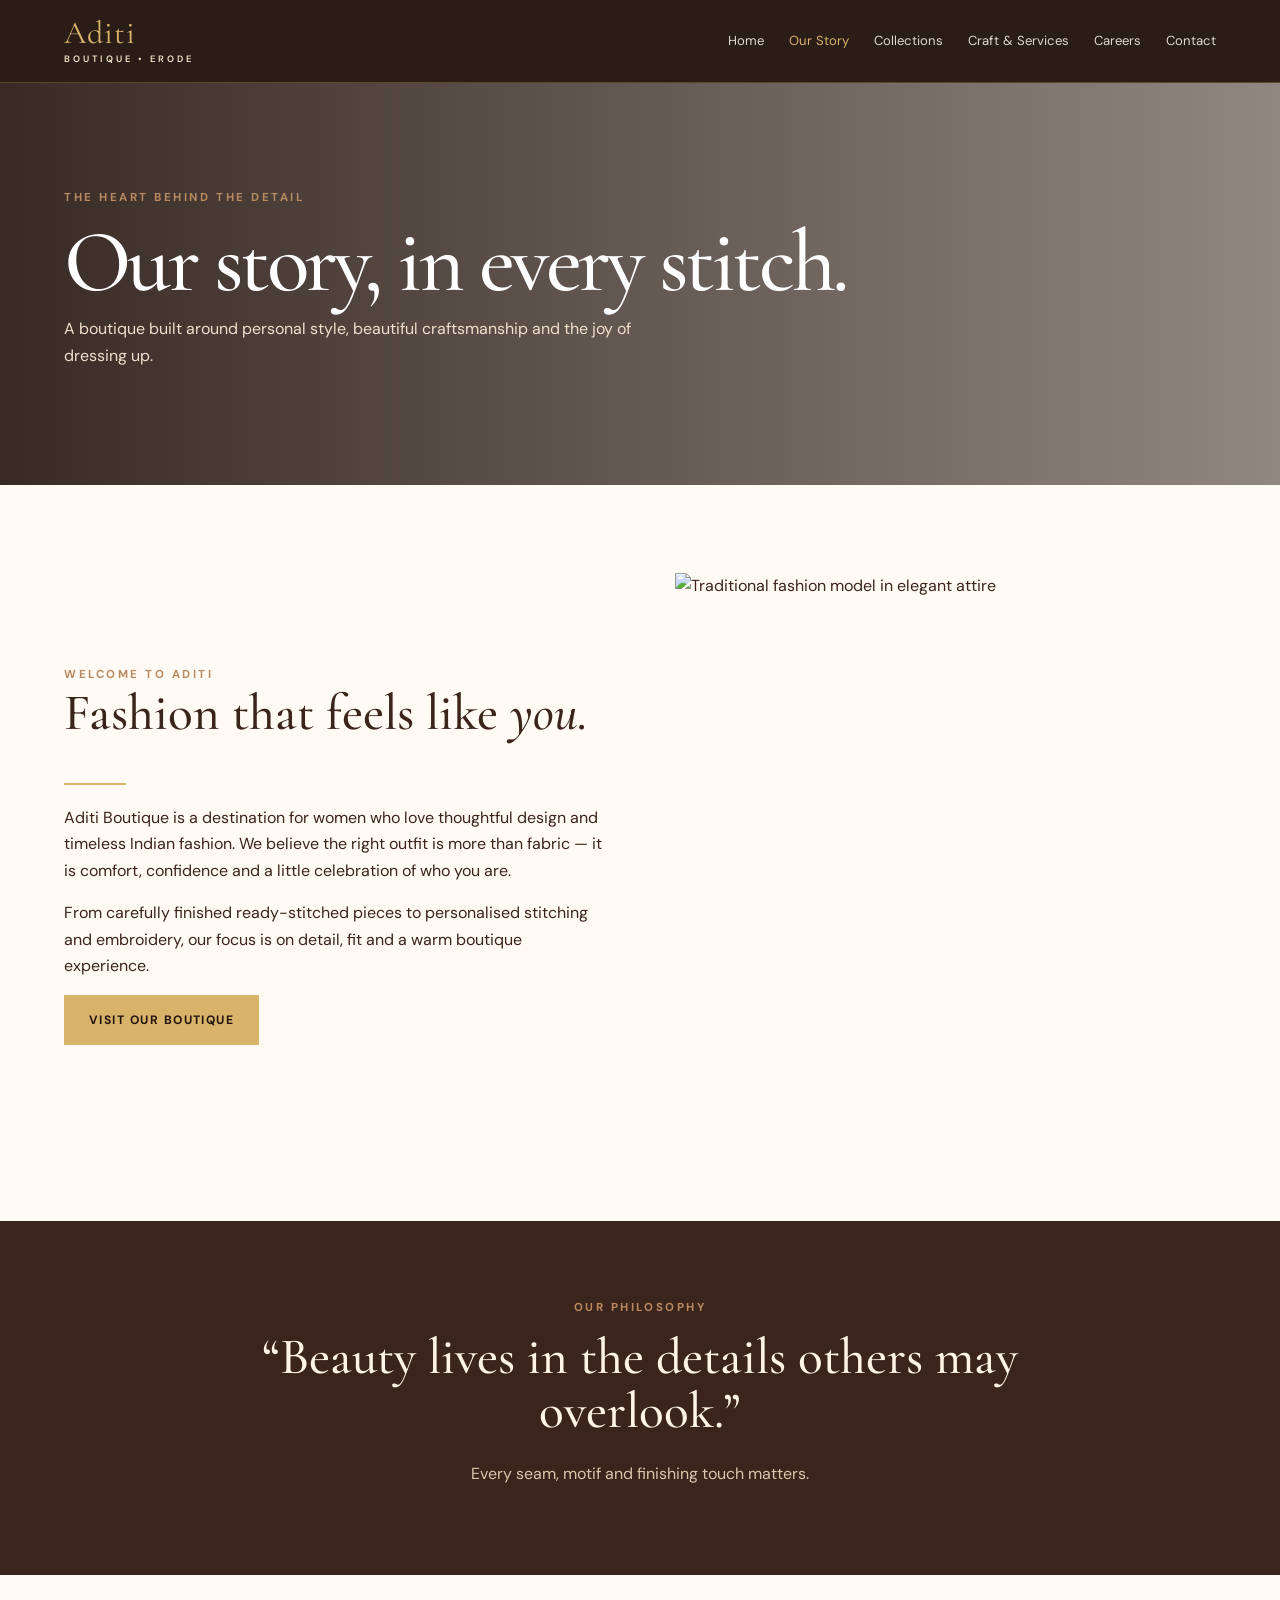
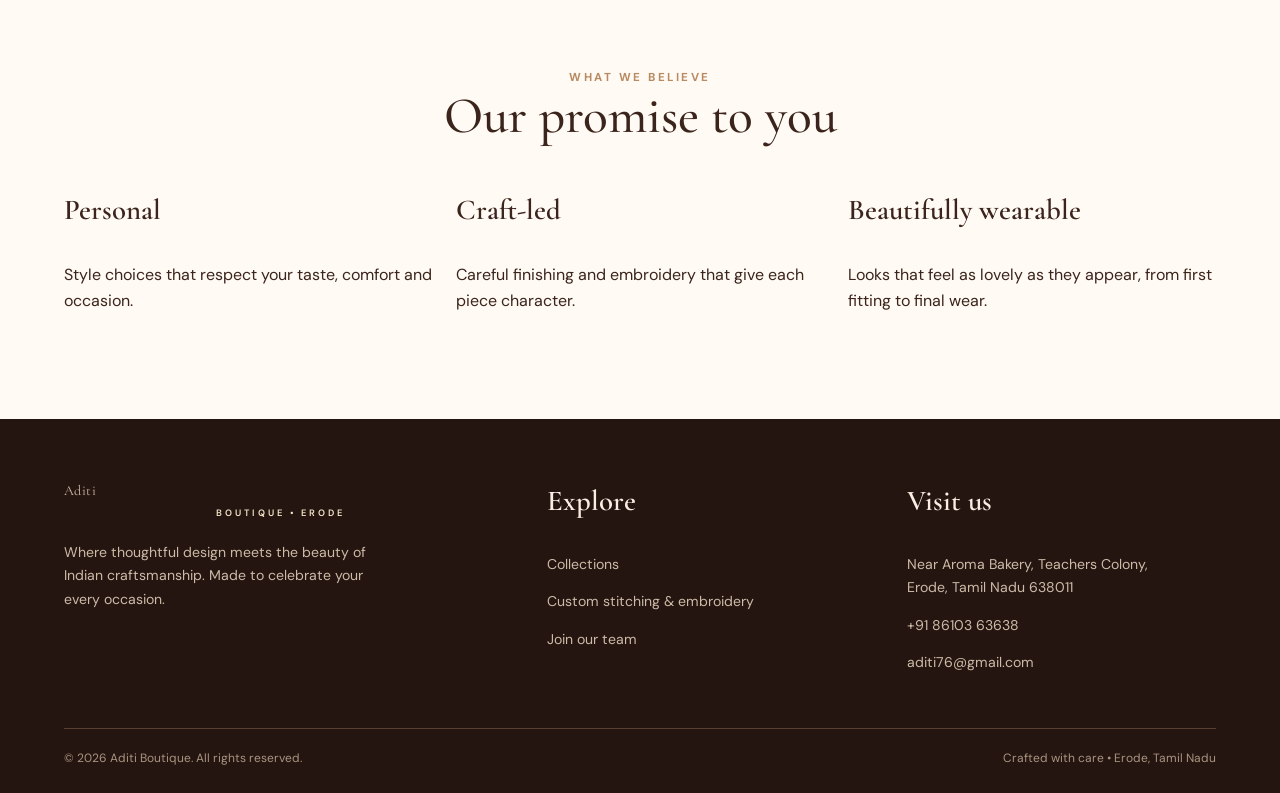
==== about.html @ e2960b77 "Initial commit" ====
<!DOCTYPE html><html lang="en"><head><meta charset="UTF-8"><meta name="viewport" content="width=device-width, initial-scale=1.0"><meta name="description" content="Aditi Boutique, Erode — bespoke stitching, embroidery and ready-to-wear ethnic fashion."><title>Our Story | Aditi Boutique</title><link rel="stylesheet" href="style.css"></head><body><header class="site-header"><div class="container nav"><a class="brand" href="index.html">Aditi<small>BOUTIQUE • ERODE</small></a><button class="menu-btn" aria-expanded="false" aria-label="Open navigation">☰</button><nav class="nav-links"><a class="" href="index.html">Home</a><a class="active" href="about.html">Our Story</a><a class="" href="collections.html">Collections</a><a class="" href="services.html">Craft & Services</a><a class="" href="careers.html">Careers</a><a class="" href="contact.html">Contact</a></nav></div></header>
<main><section class="page-hero"><div class="container"><span class="eyebrow">The heart behind the detail</span><h1>Our story, in every stitch.</h1><p>A boutique built around personal style, beautiful craftsmanship and the joy of dressing up.</p></div></section><section class="section"><div class="container split"><div><span class="eyebrow">Welcome to Aditi</span><h2>Fashion that feels like <em>you.</em></h2><div class="gold-line"></div><p>Aditi Boutique is a destination for women who love thoughtful design and timeless Indian fashion. We believe the right outfit is more than fabric — it is comfort, confidence and a little celebration of who you are.</p><p>From carefully finished ready-stitched pieces to personalised stitching and embroidery, our focus is on detail, fit and a warm boutique experience.</p><a class="btn" href="contact.html">Visit our boutique</a></div><img src="https://images.unsplash.com/photo-1610030469983-98e550d6193c?auto=format&fit=crop&w=1000&q=85" alt="Traditional fashion model in elegant attire"></div></section><section class="quote-band"><span class="eyebrow">Our philosophy</span><h2>“Beauty lives in the details others may overlook.”</h2><p>Every seam, motif and finishing touch matters.</p></section><section class="section"><div class="container"><div class="section-head center"><span class="eyebrow">What we believe</span><h2>Our promise to you</h2></div><div class="grid-3"><div><h3>Personal</h3><p>Style choices that respect your taste, comfort and occasion.</p></div><div><h3>Craft-led</h3><p>Careful finishing and embroidery that give each piece character.</p></div><div><h3>Beautifully wearable</h3><p>Looks that feel as lovely as they appear, from first fitting to final wear.</p></div></div></div></section></main><footer class="site-footer"><div class="container"><div class="footer-grid"><div><a class="brand" href="index.html">Aditi<small>BOUTIQUE • ERODE</small></a><p style="margin-top:22px;max-width:330px">Where thoughtful design meets the beauty of Indian craftsmanship. Made to celebrate your every occasion.</p></div><div><h3>Explore</h3><p><a href="collections.html">Collections</a></p><p><a href="services.html">Custom stitching & embroidery</a></p><p><a href="careers.html">Join our team</a></p></div><div><h3>Visit us</h3><p>Near Aroma Bakery, Teachers Colony,<br>Erode, Tamil Nadu 638011</p><p><a href="tel:+918610363638">+91 86103 63638</a></p><p><a href="mailto:aditi76@gmail.com">aditi76@gmail.com</a></p></div></div><div class="footer-bottom"><span>© <span data-year></span> Aditi Boutique. All rights reserved.</span><span>Crafted with care • Erode, Tamil Nadu</span></div></div></footer><script src="script.js"></script></body></html>
---- style.css ----
@import url('https://fonts.googleapis.com/css2?family=Cormorant+Garamond:wght@400;500;600;700&family=DM+Sans:wght@400;500;600;700&display=swap');
:root{--coffee:#3b241c;--deep:#241510;--brown:#6a4433;--tan:#b88a62;--gold:#d8b36a;--cream:#f8f0e5;--ivory:#fffaf3;--muted:#806b5c}
*{box-sizing:border-box}html{scroll-behavior:smooth}body{margin:0;background:var(--ivory);color:var(--coffee);font-family:'DM Sans',sans-serif;line-height:1.65}a{color:inherit;text-decoration:none}img{width:100%;display:block;object-fit:cover}.serif,h1,h2,h3,.brand{font-family:'Cormorant Garamond',serif}h1,h2,h3,p{margin-top:0}h1{font-size:clamp(3rem,7vw,6.4rem);line-height:.94;font-weight:500;letter-spacing:-.04em}h2{font-size:clamp(2.2rem,4vw,3.6rem);line-height:1.05;font-weight:500}h3{font-size:1.8rem;font-weight:600}.eyebrow{text-transform:uppercase;letter-spacing:.22em;font-size:.72rem;color:var(--tan);font-weight:700}.container{width:min(1160px,90%);margin:auto}.site-header{position:sticky;top:0;z-index:20;background:rgba(36,21,16,.97);color:#fff8ee;border-bottom:1px solid rgba(216,179,106,.28)}.nav{min-height:82px;display:flex;align-items:center;justify-content:space-between;gap:24px}.brand{font-size:2rem;letter-spacing:.03em;color:var(--gold);line-height:1}.brand small{display:block;font:600 .58rem 'DM Sans';letter-spacing:.32em;text-transform:uppercase;color:#f4e4c8;text-align:center;margin-top:4px}.nav-links{display:flex;gap:25px;align-items:center;font-size:.82rem}.nav-links a{opacity:.85;transition:.2s}.nav-links a:hover,.nav-links a.active{color:var(--gold);opacity:1}.menu-btn{display:none;background:none;border:1px solid #9d7950;color:white;padding:8px 12px}.btn{display:inline-block;padding:14px 24px;background:var(--gold);color:var(--deep);font-size:.76rem;font-weight:700;letter-spacing:.12em;text-transform:uppercase;border:1px solid var(--gold);transition:.25s}.btn:hover{background:transparent;color:var(--gold)}.btn-outline{background:transparent;color:var(--gold)}.hero{min-height:680px;display:grid;grid-template-columns:1fr 1fr;background:var(--deep);color:#fff8ee}.hero-copy{padding:90px max(5vw,calc((100vw - 1160px)/2));display:flex;flex-direction:column;justify-content:center;align-items:flex-start}.hero-copy h1{max-width:650px;margin:20px 0}.hero-copy p{max-width:480px;color:#e4d4c3}.hero-image{min-height:600px;background:linear-gradient(0deg,rgba(36,21,16,.12),rgba(36,21,16,.12)),url('https://images.unsplash.com/photo-1595777457583-95e059d581b8?auto=format&fit=crop&w=1200&q=85') center/cover}.hero-image.alt{background-image:url('https://images.unsplash.com/photo-1610030469983-98e550d6193c?auto=format&fit=crop&w=1200&q=85')}.hero-image.embroidery{background-image:url('https://images.unsplash.com/photo-1604881988758-f76ad2f7aac1?auto=format&fit=crop&w=1200&q=85')}.section{padding:88px 0}.section-head{max-width:650px;margin-bottom:42px}.section-head.center{text-align:center;margin-left:auto;margin-right:auto}.gold-line{width:62px;height:2px;background:var(--gold);margin:20px 0}.center .gold-line{margin:20px auto}.grid-3{display:grid;grid-template-columns:repeat(3,1fr);gap:24px}.grid-2{display:grid;grid-template-columns:repeat(2,1fr);gap:32px}.card{background:#fff;border:1px solid #eadbc8;overflow:hidden}.card img{height:330px;transition:transform .6s}.card:hover img{transform:scale(1.04)}.card-body{padding:24px}.card-body p{color:var(--muted);font-size:.92rem}.card-link{color:#8b603a;font-size:.75rem;letter-spacing:.13em;text-transform:uppercase;font-weight:700}.split{display:grid;grid-template-columns:1fr 1fr;gap:70px;align-items:center}.split img{height:560px}.quote-band{background:var(--coffee);color:#fff4e6;text-align:center;padding:72px 20px}.quote-band h2{max-width:850px;margin:12px auto 22px}.quote-band p{color:#d9c5ad}.page-hero{padding:100px 0;background:linear-gradient(90deg,rgba(36,21,16,.91),rgba(36,21,16,.5)),url('https://images.unsplash.com/photo-1610030469983-98e550d6193c?auto=format&fit=crop&w=1800&q=85') center/cover;color:white}.page-hero h1{font-size:clamp(3.2rem,7vw,5.5rem);margin:12px 0}.page-hero p{max-width:620px;color:#f0dfcd}.tag{display:inline-block;border:1px solid #d7bd91;color:#9a7048;padding:6px 12px;font-size:.68rem;text-transform:uppercase;letter-spacing:.12em;margin:4px}.feature-list{list-style:none;padding:0}.feature-list li{padding:12px 0;border-bottom:1px solid #e9ddcf}.feature-list li:before{content:'✦';color:var(--tan);margin-right:12px}.gallery{display:grid;grid-template-columns:repeat(3,1fr);gap:14px}.gallery img{height:360px}.gallery img:nth-child(2),.gallery img:nth-child(5){height:440px}.form{display:grid;gap:15px}.form input,.form textarea,.form select{width:100%;padding:15px;border:1px solid #d9c7b4;background:#fffaf4;font:inherit;color:var(--coffee)}.form textarea{min-height:140px;resize:vertical}.form label{font-size:.8rem;font-weight:700}.form-row{display:grid;grid-template-columns:1fr 1fr;gap:15px}.notice{font-size:.78rem;color:var(--muted)}.contact-card{padding:30px;background:#f2e7d8}.contact-card p{margin-bottom:10px}.site-footer{background:var(--deep);color:#f8eee2;padding:58px 0 24px}.footer-grid{display:grid;grid-template-columns:1.4fr 1fr 1fr;gap:50px}.site-footer p,.site-footer a{color:#cdbba8;font-size:.88rem}.site-footer a:hover{color:var(--gold)}.footer-bottom{border-top:1px solid #5a4033;margin-top:40px;padding-top:20px;color:#a99480;font-size:.75rem;display:flex;justify-content:space-between}.mobile-cta{display:none}
@media(max-width:850px){.nav-links{display:none;position:absolute;top:82px;left:0;right:0;background:var(--deep);padding:22px 5%;flex-direction:column;align-items:flex-start}.nav-links.open{display:flex}.menu-btn{display:block}.hero{grid-template-columns:1fr}.hero-copy{padding:70px 7%}.hero-image{min-height:430px}.grid-3{grid-template-columns:1fr 1fr}.split{gap:35px}.footer-grid{grid-template-columns:1fr 1fr}}
@media(max-width:600px){.grid-3,.grid-2,.split,.footer-grid,.form-row{grid-template-columns:1fr}.section{padding:65px 0}.gallery{grid-template-columns:1fr 1fr}.gallery img,.gallery img:nth-child(2),.gallery img:nth-child(5){height:250px}.split img{height:390px}.footer-bottom{display:block}.footer-bottom span{display:block;margin-top:8px}}
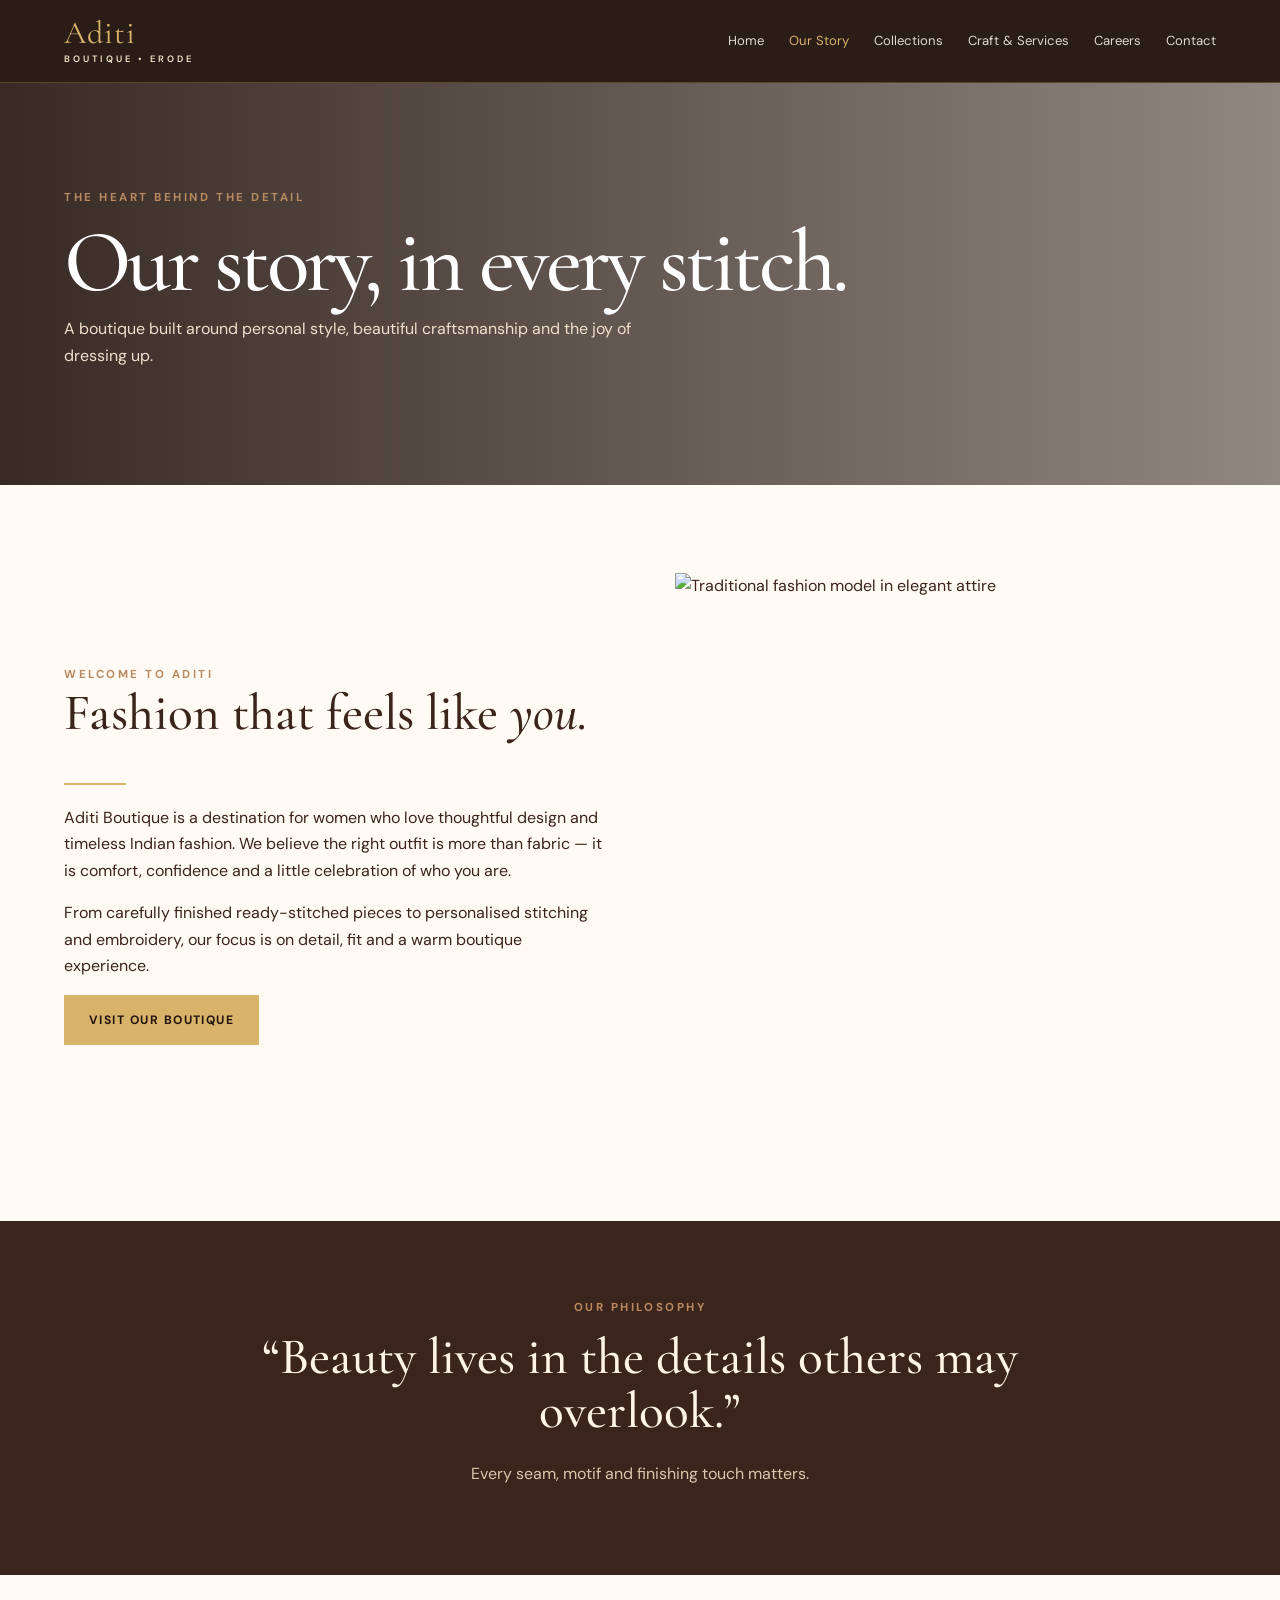
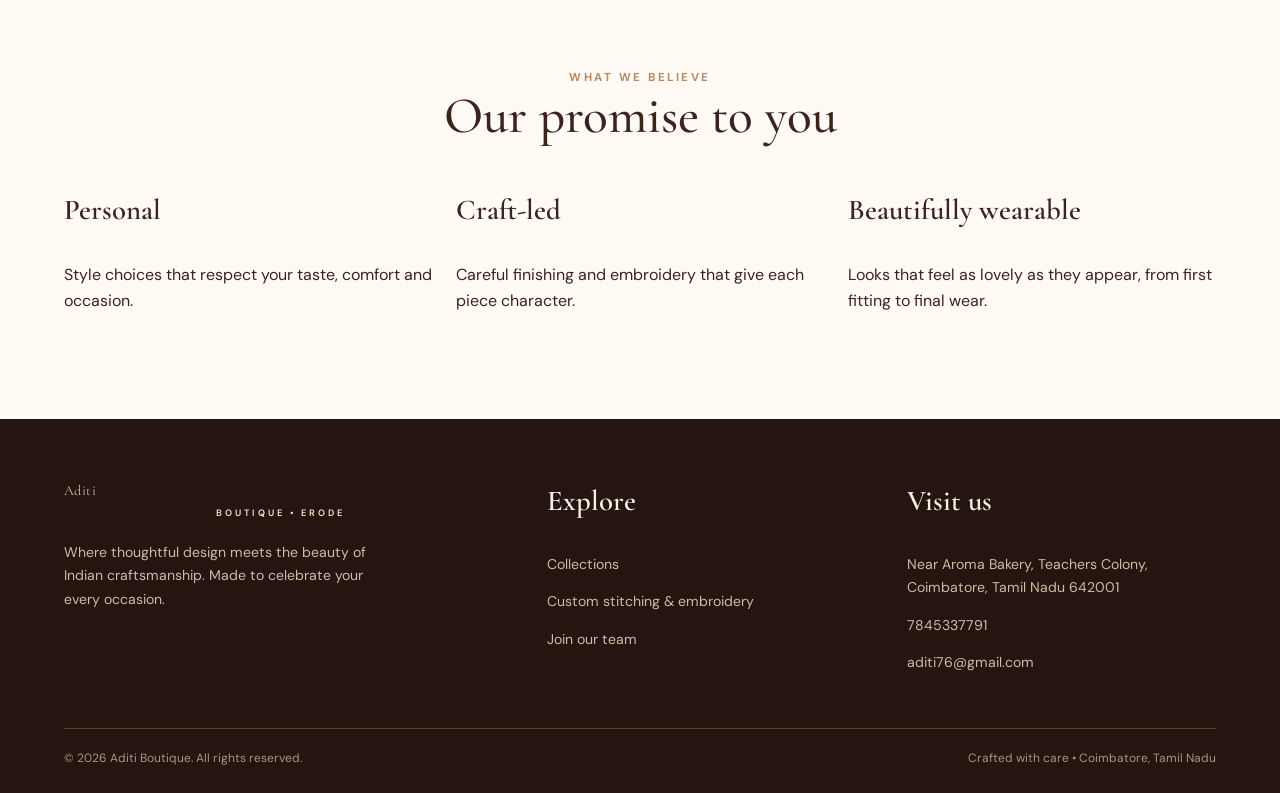
==== commit 2d66c467: "Change footer address and phone number Updated footer location and contact details." ====
--- a/about.html
+++ b/about.html
@@ -1,2 +1,2 @@
 <!DOCTYPE html><html lang="en"><head><meta charset="UTF-8"><meta name="viewport" content="width=device-width, initial-scale=1.0"><meta name="description" content="Aditi Boutique, Erode — bespoke stitching, embroidery and ready-to-wear ethnic fashion."><title>Our Story | Aditi Boutique</title><link rel="stylesheet" href="style.css"></head><body><header class="site-header"><div class="container nav"><a class="brand" href="index.html">Aditi<small>BOUTIQUE • ERODE</small></a><button class="menu-btn" aria-expanded="false" aria-label="Open navigation">☰</button><nav class="nav-links"><a class="" href="index.html">Home</a><a class="active" href="about.html">Our Story</a><a class="" href="collections.html">Collections</a><a class="" href="services.html">Craft & Services</a><a class="" href="careers.html">Careers</a><a class="" href="contact.html">Contact</a></nav></div></header>
-<main><section class="page-hero"><div class="container"><span class="eyebrow">The heart behind the detail</span><h1>Our story, in every stitch.</h1><p>A boutique built around personal style, beautiful craftsmanship and the joy of dressing up.</p></div></section><section class="section"><div class="container split"><div><span class="eyebrow">Welcome to Aditi</span><h2>Fashion that feels like <em>you.</em></h2><div class="gold-line"></div><p>Aditi Boutique is a destination for women who love thoughtful design and timeless Indian fashion. We believe the right outfit is more than fabric — it is comfort, confidence and a little celebration of who you are.</p><p>From carefully finished ready-stitched pieces to personalised stitching and embroidery, our focus is on detail, fit and a warm boutique experience.</p><a class="btn" href="contact.html">Visit our boutique</a></div><img src="https://images.unsplash.com/photo-1610030469983-98e550d6193c?auto=format&fit=crop&w=1000&q=85" alt="Traditional fashion model in elegant attire"></div></section><section class="quote-band"><span class="eyebrow">Our philosophy</span><h2>“Beauty lives in the details others may overlook.”</h2><p>Every seam, motif and finishing touch matters.</p></section><section class="section"><div class="container"><div class="section-head center"><span class="eyebrow">What we believe</span><h2>Our promise to you</h2></div><div class="grid-3"><div><h3>Personal</h3><p>Style choices that respect your taste, comfort and occasion.</p></div><div><h3>Craft-led</h3><p>Careful finishing and embroidery that give each piece character.</p></div><div><h3>Beautifully wearable</h3><p>Looks that feel as lovely as they appear, from first fitting to final wear.</p></div></div></div></section></main><footer class="site-footer"><div class="container"><div class="footer-grid"><div><a class="brand" href="index.html">Aditi<small>BOUTIQUE • ERODE</small></a><p style="margin-top:22px;max-width:330px">Where thoughtful design meets the beauty of Indian craftsmanship. Made to celebrate your every occasion.</p></div><div><h3>Explore</h3><p><a href="collections.html">Collections</a></p><p><a href="services.html">Custom stitching & embroidery</a></p><p><a href="careers.html">Join our team</a></p></div><div><h3>Visit us</h3><p>Near Aroma Bakery, Teachers Colony,<br>Erode, Tamil Nadu 638011</p><p><a href="tel:+918610363638">+91 86103 63638</a></p><p><a href="mailto:aditi76@gmail.com">aditi76@gmail.com</a></p></div></div><div class="footer-bottom"><span>© <span data-year></span> Aditi Boutique. All rights reserved.</span><span>Crafted with care • Erode, Tamil Nadu</span></div></div></footer><script src="script.js"></script></body></html>
+<main><section class="page-hero"><div class="container"><span class="eyebrow">The heart behind the detail</span><h1>Our story, in every stitch.</h1><p>A boutique built around personal style, beautiful craftsmanship and the joy of dressing up.</p></div></section><section class="section"><div class="container split"><div><span class="eyebrow">Welcome to Aditi</span><h2>Fashion that feels like <em>you.</em></h2><div class="gold-line"></div><p>Aditi Boutique is a destination for women who love thoughtful design and timeless Indian fashion. We believe the right outfit is more than fabric — it is comfort, confidence and a little celebration of who you are.</p><p>From carefully finished ready-stitched pieces to personalised stitching and embroidery, our focus is on detail, fit and a warm boutique experience.</p><a class="btn" href="contact.html">Visit our boutique</a></div><img src="https://images.unsplash.com/photo-1610030469983-98e550d6193c?auto=format&fit=crop&w=1000&q=85" alt="Traditional fashion model in elegant attire"></div></section><section class="quote-band"><span class="eyebrow">Our philosophy</span><h2>“Beauty lives in the details others may overlook.”</h2><p>Every seam, motif and finishing touch matters.</p></section><section class="section"><div class="container"><div class="section-head center"><span class="eyebrow">What we believe</span><h2>Our promise to you</h2></div><div class="grid-3"><div><h3>Personal</h3><p>Style choices that respect your taste, comfort and occasion.</p></div><div><h3>Craft-led</h3><p>Careful finishing and embroidery that give each piece character.</p></div><div><h3>Beautifully wearable</h3><p>Looks that feel as lovely as they appear, from first fitting to final wear.</p></div></div></div></section></main><footer class="site-footer"><div class="container"><div class="footer-grid"><div><a class="brand" href="index.html">Aditi<small>BOUTIQUE • ERODE</small></a><p style="margin-top:22px;max-width:330px">Where thoughtful design meets the beauty of Indian craftsmanship. Made to celebrate your every occasion.</p></div><div><h3>Explore</h3><p><a href="collections.html">Collections</a></p><p><a href="services.html">Custom stitching & embroidery</a></p><p><a href="careers.html">Join our team</a></p></div><div><h3>Visit us</h3><p>Near Aroma Bakery, Teachers Colony,<br>Coimbatore, Tamil Nadu 642001</p><p><a href="tel:7845337791">7845337791</a></p><p><a href="mailto:aditi76@gmail.com">aditi76@gmail.com</a></p></div></div><div class="footer-bottom"><span>© <span data-year></span> Aditi Boutique. All rights reserved.</span><span>Crafted with care • Coimbatore, Tamil Nadu</span></div></div></footer><script src="script.js"></script></body></html>
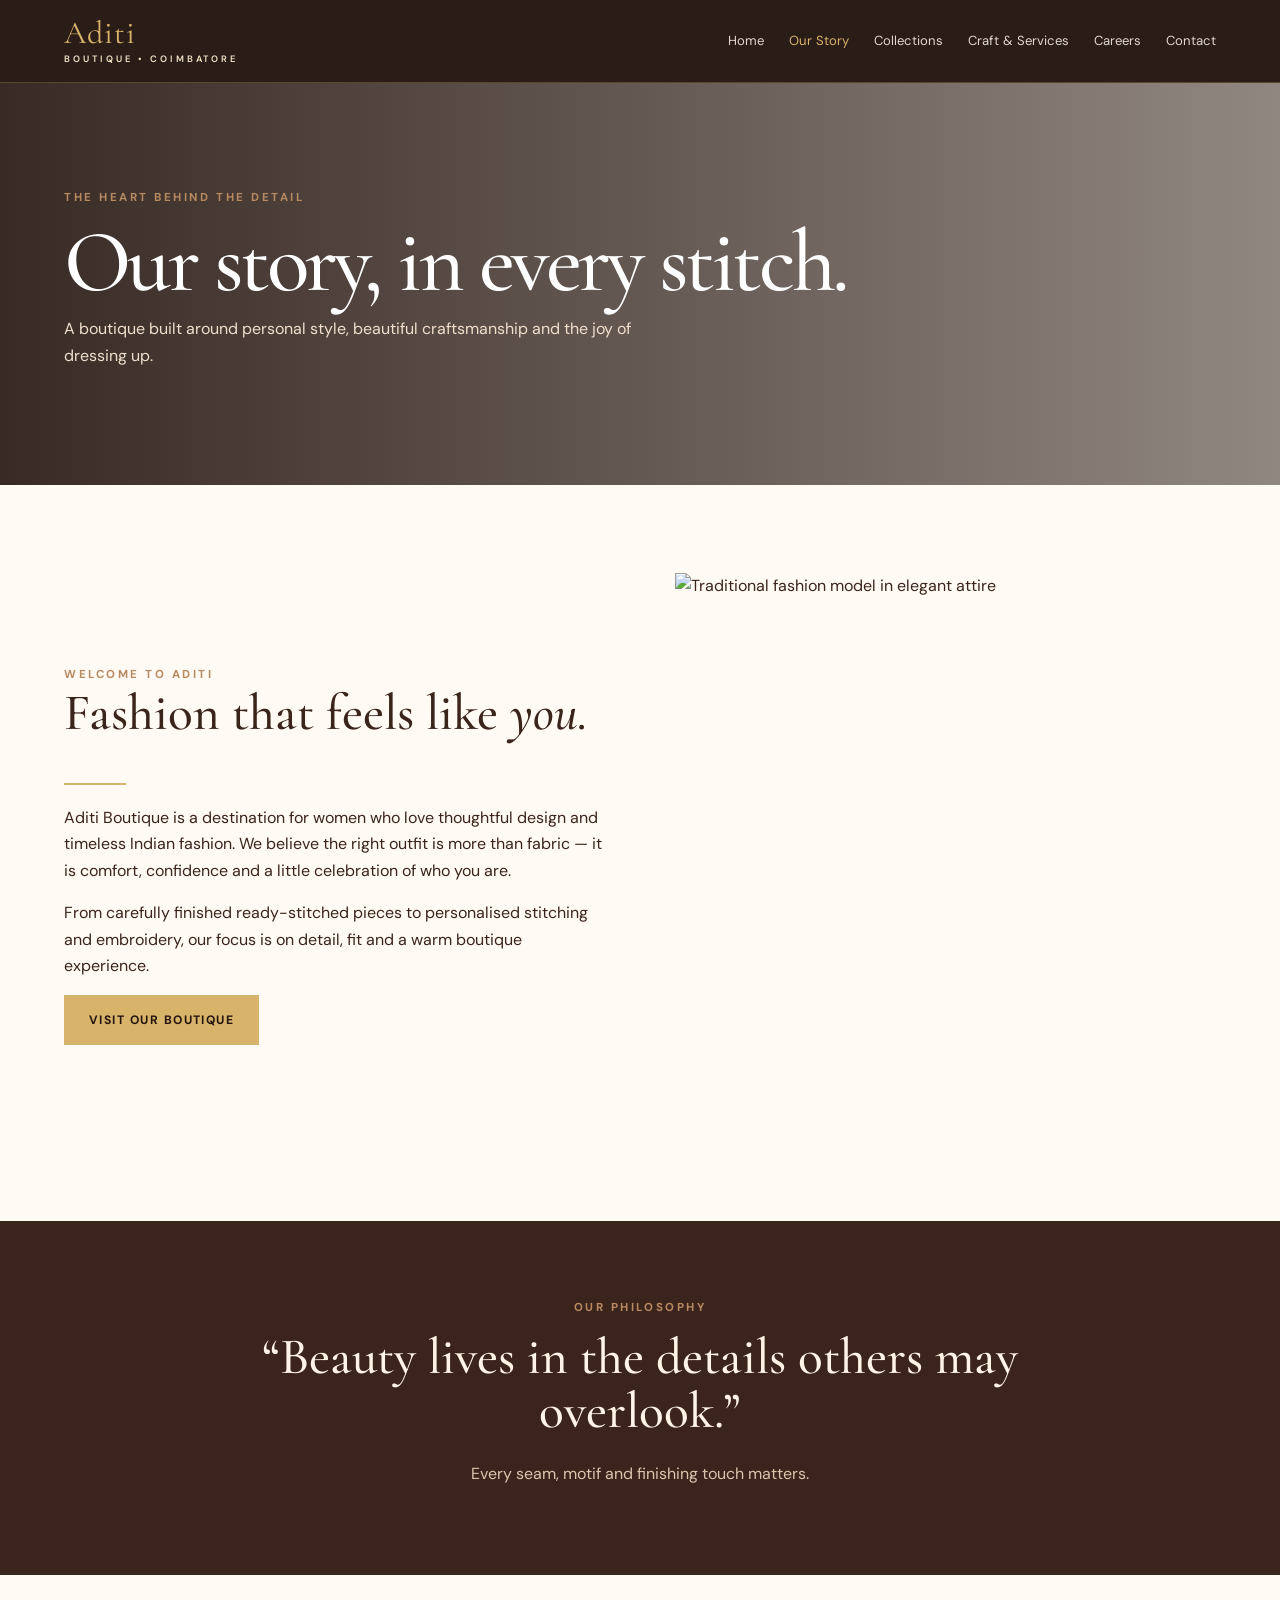
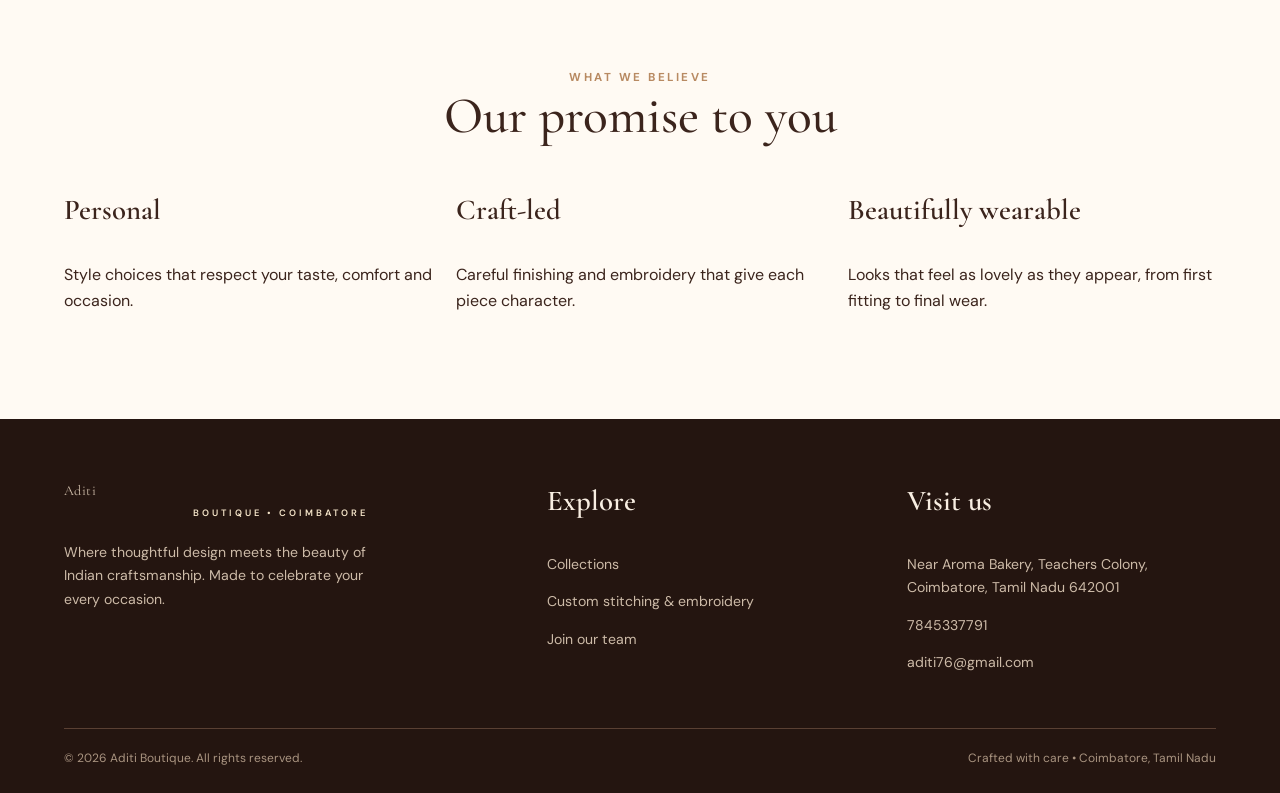
==== commit d3cbd400: "Change boutique location from Erode to Coimbatore Updated location from Erode to Coimbatore in the d" ====
--- a/about.html
+++ b/about.html
@@ -1,2 +1,2 @@
-<!DOCTYPE html><html lang="en"><head><meta charset="UTF-8"><meta name="viewport" content="width=device-width, initial-scale=1.0"><meta name="description" content="Aditi Boutique, Erode — bespoke stitching, embroidery and ready-to-wear ethnic fashion."><title>Our Story | Aditi Boutique</title><link rel="stylesheet" href="style.css"></head><body><header class="site-header"><div class="container nav"><a class="brand" href="index.html">Aditi<small>BOUTIQUE • ERODE</small></a><button class="menu-btn" aria-expanded="false" aria-label="Open navigation">☰</button><nav class="nav-links"><a class="" href="index.html">Home</a><a class="active" href="about.html">Our Story</a><a class="" href="collections.html">Collections</a><a class="" href="services.html">Craft & Services</a><a class="" href="careers.html">Careers</a><a class="" href="contact.html">Contact</a></nav></div></header>
-<main><section class="page-hero"><div class="container"><span class="eyebrow">The heart behind the detail</span><h1>Our story, in every stitch.</h1><p>A boutique built around personal style, beautiful craftsmanship and the joy of dressing up.</p></div></section><section class="section"><div class="container split"><div><span class="eyebrow">Welcome to Aditi</span><h2>Fashion that feels like <em>you.</em></h2><div class="gold-line"></div><p>Aditi Boutique is a destination for women who love thoughtful design and timeless Indian fashion. We believe the right outfit is more than fabric — it is comfort, confidence and a little celebration of who you are.</p><p>From carefully finished ready-stitched pieces to personalised stitching and embroidery, our focus is on detail, fit and a warm boutique experience.</p><a class="btn" href="contact.html">Visit our boutique</a></div><img src="https://images.unsplash.com/photo-1610030469983-98e550d6193c?auto=format&fit=crop&w=1000&q=85" alt="Traditional fashion model in elegant attire"></div></section><section class="quote-band"><span class="eyebrow">Our philosophy</span><h2>“Beauty lives in the details others may overlook.”</h2><p>Every seam, motif and finishing touch matters.</p></section><section class="section"><div class="container"><div class="section-head center"><span class="eyebrow">What we believe</span><h2>Our promise to you</h2></div><div class="grid-3"><div><h3>Personal</h3><p>Style choices that respect your taste, comfort and occasion.</p></div><div><h3>Craft-led</h3><p>Careful finishing and embroidery that give each piece character.</p></div><div><h3>Beautifully wearable</h3><p>Looks that feel as lovely as they appear, from first fitting to final wear.</p></div></div></div></section></main><footer class="site-footer"><div class="container"><div class="footer-grid"><div><a class="brand" href="index.html">Aditi<small>BOUTIQUE • ERODE</small></a><p style="margin-top:22px;max-width:330px">Where thoughtful design meets the beauty of Indian craftsmanship. Made to celebrate your every occasion.</p></div><div><h3>Explore</h3><p><a href="collections.html">Collections</a></p><p><a href="services.html">Custom stitching & embroidery</a></p><p><a href="careers.html">Join our team</a></p></div><div><h3>Visit us</h3><p>Near Aroma Bakery, Teachers Colony,<br>Coimbatore, Tamil Nadu 642001</p><p><a href="tel:7845337791">7845337791</a></p><p><a href="mailto:aditi76@gmail.com">aditi76@gmail.com</a></p></div></div><div class="footer-bottom"><span>© <span data-year></span> Aditi Boutique. All rights reserved.</span><span>Crafted with care • Coimbatore, Tamil Nadu</span></div></div></footer><script src="script.js"></script></body></html>
+<!DOCTYPE html><html lang="en"><head><meta charset="UTF-8"><meta name="viewport" content="width=device-width, initial-scale=1.0"><meta name="description" content="Aditi Boutique, Coimbatore — bespoke stitching, embroidery and ready-to-wear ethnic fashion."><title>Our Story | Aditi Boutique</title><link rel="stylesheet" href="style.css"></head><body><header class="site-header"><div class="container nav"><a class="brand" href="index.html">Aditi<small>BOUTIQUE • COIMBATORE</small></a><button class="menu-btn" aria-expanded="false" aria-label="Open navigation">☰</button><nav class="nav-links"><a class="" href="index.html">Home</a><a class="active" href="about.html">Our Story</a><a class="" href="collections.html">Collections</a><a class="" href="services.html">Craft & Services</a><a class="" href="careers.html">Careers</a><a class="" href="contact.html">Contact</a></nav></div></header>
+<main><section class="page-hero"><div class="container"><span class="eyebrow">The heart behind the detail</span><h1>Our story, in every stitch.</h1><p>A boutique built around personal style, beautiful craftsmanship and the joy of dressing up.</p></div></section><section class="section"><div class="container split"><div><span class="eyebrow">Welcome to Aditi</span><h2>Fashion that feels like <em>you.</em></h2><div class="gold-line"></div><p>Aditi Boutique is a destination for women who love thoughtful design and timeless Indian fashion. We believe the right outfit is more than fabric — it is comfort, confidence and a little celebration of who you are.</p><p>From carefully finished ready-stitched pieces to personalised stitching and embroidery, our focus is on detail, fit and a warm boutique experience.</p><a class="btn" href="contact.html">Visit our boutique</a></div><img src="https://images.unsplash.com/photo-1610030469983-98e550d6193c?auto=format&fit=crop&w=1000&q=85" alt="Traditional fashion model in elegant attire"></div></section><section class="quote-band"><span class="eyebrow">Our philosophy</span><h2>“Beauty lives in the details others may overlook.”</h2><p>Every seam, motif and finishing touch matters.</p></section><section class="section"><div class="container"><div class="section-head center"><span class="eyebrow">What we believe</span><h2>Our promise to you</h2></div><div class="grid-3"><div><h3>Personal</h3><p>Style choices that respect your taste, comfort and occasion.</p></div><div><h3>Craft-led</h3><p>Careful finishing and embroidery that give each piece character.</p></div><div><h3>Beautifully wearable</h3><p>Looks that feel as lovely as they appear, from first fitting to final wear.</p></div></div></div></section></main><footer class="site-footer"><div class="container"><div class="footer-grid"><div><a class="brand" href="index.html">Aditi<small>BOUTIQUE • COIMBATORE</small></a><p style="margin-top:22px;max-width:330px">Where thoughtful design meets the beauty of Indian craftsmanship. Made to celebrate your every occasion.</p></div><div><h3>Explore</h3><p><a href="collections.html">Collections</a></p><p><a href="services.html">Custom stitching & embroidery</a></p><p><a href="careers.html">Join our team</a></p></div><div><h3>Visit us</h3><p>Near Aroma Bakery, Teachers Colony,<br>Coimbatore, Tamil Nadu 642001</p><p><a href="tel:7845337791">7845337791</a></p><p><a href="mailto:aditi76@gmail.com">aditi76@gmail.com</a></p></div></div><div class="footer-bottom"><span>© <span data-year></span> Aditi Boutique. All rights reserved.</span><span>Crafted with care • Coimbatore, Tamil Nadu</span></div></div></footer><script src="script.js"></script></body></html>
